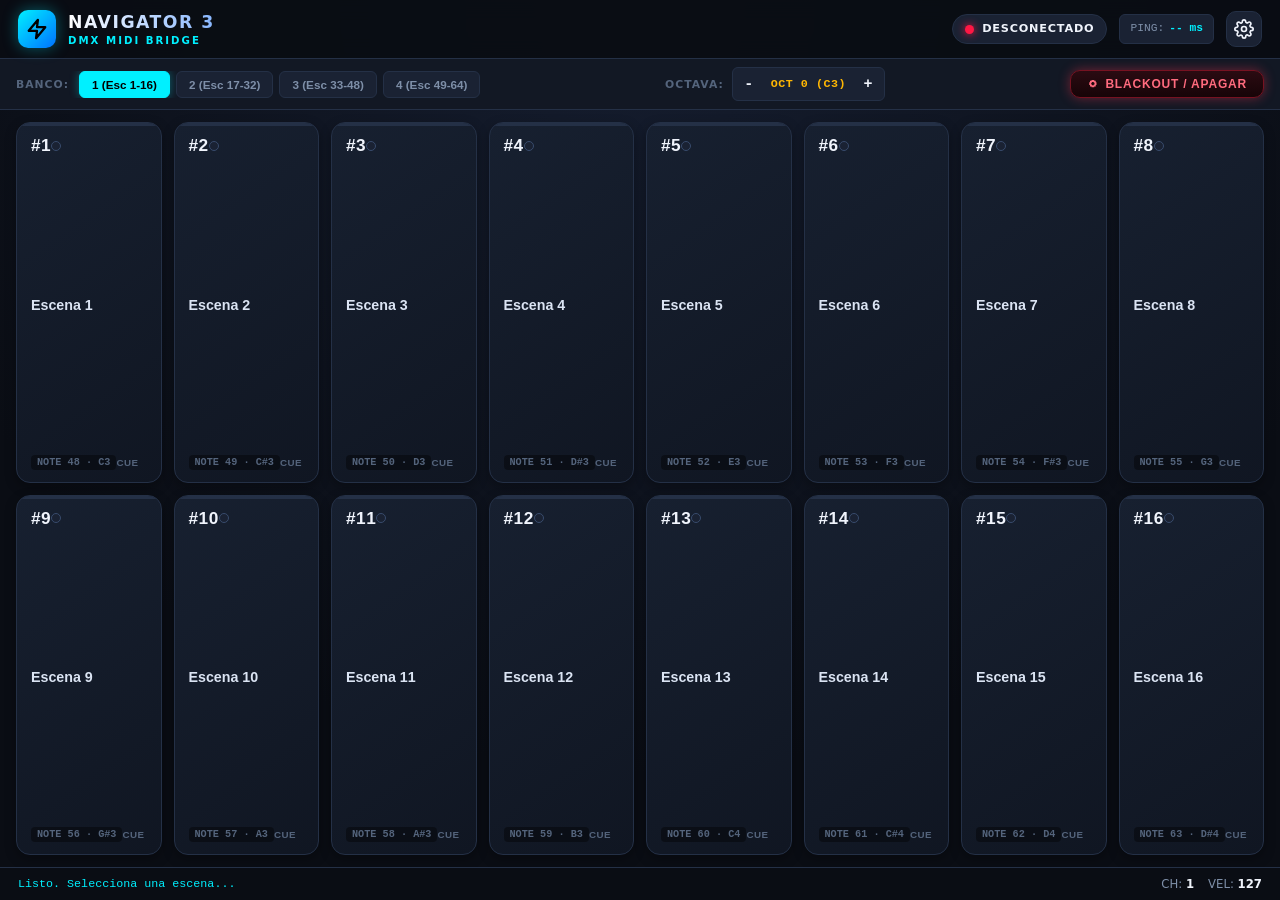
==== web/standalone.html @ 49c962bc "feat: Navigator 3 ESP32 MIDI controller working prototype with ultra-low latency WebSocket & respons" ====
<!DOCTYPE html>
<html lang="es">
<head>
  <meta charset="UTF-8">
  <meta name="viewport" content="width=device-width, initial-scale=1.0, maximum-scale=1.0, user-scalable=no">
  <meta name="theme-color" content="#0a0c10">
  <meta name="apple-mobile-web-app-capable" content="yes">
  <meta name="apple-mobile-web-app-status-bar-style" content="black-translucent">
  <title>Navigator 3 | MIDI DMX Control</title>
  <style>
/* =========================================================
   NAVIGATOR 3 MIDI CONTROLLER - FOH DARK THEME STYLES
   ========================================================= */

:root {
  --bg-primary: #0a0d14;
  --bg-secondary: #121824;
  --bg-surface: #1a2233;
  --bg-surface-hover: #242f46;
  --bg-pad: #151d2a;
  --bg-pad-active: #00e5ff;
  
  --border-subtle: #243046;
  --border-bright: #384b6c;

  --text-main: #f0f4fc;
  --text-muted: #7e8fa8;
  --text-dim: #54647c;

  --accent-cyan: #00f0ff;
  --accent-cyan-glow: rgba(0, 240, 255, 0.35);
  
  --accent-amber: #ffb703;
  --accent-amber-glow: rgba(255, 183, 3, 0.35);

  --accent-magenta: #ff007f;
  --accent-magenta-glow: rgba(255, 0, 127, 0.45);

  --accent-red: #ff334b;
  --accent-red-glow: rgba(255, 51, 75, 0.4);

  --status-online: #00e676;
  --status-offline: #ff1744;

  --font-sans: system-ui, -apple-system, BlinkMacSystemFont, "Segoe UI", Roboto, Oxygen, Ubuntu, Cantarell, sans-serif;
  --font-mono: ui-monospace, SFMono-Regular, Menlo, Monaco, Consolas, "Liberation Mono", monospace;

  --radius-sm: 6px;
  --radius-md: 10px;
  --radius-lg: 14px;
}

* {
  box-sizing: border-box;
  margin: 0;
  padding: 0;
  user-select: none;
  -webkit-user-select: none;
  -webkit-touch-callout: none;
  touch-action: manipulation;
}

html, body {
  width: 100%;
  height: 100%;
  overflow: hidden;
  background-color: var(--bg-primary);
  color: var(--text-main);
  font-family: var(--font-sans);
  font-size: 15px;
  line-height: 1.4;
}

.app-container {
  display: flex;
  flex-direction: column;
  height: 100dvh;
  width: 100vw;
  max-width: 100%;
  background: radial-gradient(circle at 50% 0%, #151d2f 0%, var(--bg-primary) 70%);
}

/* =========================================================
   HEADER
   ========================================================= */
.app-header {
  display: flex;
  justify-content: space-between;
  align-items: center;
  padding: 10px 18px;
  background-color: rgba(10, 13, 20, 0.95);
  border-bottom: 1px solid var(--border-subtle);
  backdrop-filter: blur(10px);
  z-index: 10;
  flex-shrink: 0;
}

.brand {
  display: flex;
  align-items: center;
  gap: 12px;
}

.brand-icon {
  display: flex;
  align-items: center;
  justify-content: center;
  width: 38px;
  height: 38px;
  border-radius: var(--radius-md);
  background: linear-gradient(135deg, #00f0ff 0%, #0072ff 100%);
  color: #000;
  box-shadow: 0 0 15px var(--accent-cyan-glow);
}

.brand-text {
  display: flex;
  flex-direction: column;
}

.brand-title {
  font-weight: 800;
  font-size: 1.15rem;
  letter-spacing: 1.5px;
  background: linear-gradient(90deg, #ffffff, #88b7ff);
  -webkit-background-clip: text;
  -webkit-text-fill-color: transparent;
}

.brand-subtitle {
  font-size: 0.68rem;
  letter-spacing: 2px;
  font-weight: 600;
  color: var(--accent-cyan);
}

.status-bar {
  display: flex;
  align-items: center;
  gap: 12px;
}

.status-badge {
  display: flex;
  align-items: center;
  gap: 8px;
  padding: 6px 12px;
  background-color: var(--bg-surface);
  border: 1px solid var(--border-subtle);
  border-radius: 20px;
  font-size: 0.75rem;
  font-weight: 700;
  letter-spacing: 0.8px;
}

.status-dot {
  width: 9px;
  height: 9px;
  border-radius: 50%;
  background-color: var(--status-offline);
  box-shadow: 0 0 8px var(--status-offline);
  transition: all 0.3s ease;
}

.status-badge.connected .status-dot {
  background-color: var(--status-online);
  box-shadow: 0 0 10px var(--status-online);
}

.status-badge.simulated .status-dot {
  background-color: var(--accent-amber);
  box-shadow: 0 0 8px var(--accent-amber);
}

.latency-badge {
  display: flex;
  align-items: center;
  gap: 5px;
  font-family: var(--font-mono);
  font-size: 0.75rem;
  color: var(--text-muted);
  background-color: var(--bg-surface);
  padding: 6px 10px;
  border-radius: var(--radius-sm);
  border: 1px solid var(--border-subtle);
}

.latency-value {
  color: var(--accent-cyan);
  font-weight: 700;
}

.icon-btn {
  background: var(--bg-surface);
  border: 1px solid var(--border-subtle);
  color: var(--text-main);
  width: 36px;
  height: 36px;
  border-radius: var(--radius-md);
  display: flex;
  align-items: center;
  justify-content: center;
  cursor: pointer;
  transition: all 0.2s ease;
}

.icon-btn:hover {
  background: var(--bg-surface-hover);
  border-color: var(--border-bright);
}

.icon-btn:active {
  transform: scale(0.94);
}

/* =========================================================
   TOOLBAR & BANK SELECTOR
   ========================================================= */
.toolbar {
  display: flex;
  justify-content: space-between;
  align-items: center;
  padding: 8px 16px;
  background-color: var(--bg-secondary);
  border-bottom: 1px solid var(--border-subtle);
  flex-shrink: 0;
  gap: 12px;
}

.bank-selector {
  display: flex;
  align-items: center;
  gap: 10px;
  overflow-x: auto;
}

.toolbar-label {
  font-size: 0.72rem;
  font-weight: 800;
  letter-spacing: 1px;
  color: var(--text-dim);
}

.bank-buttons {
  display: flex;
  gap: 6px;
}

.bank-btn {
  background: var(--bg-surface);
  border: 1px solid var(--border-subtle);
  color: var(--text-muted);
  padding: 6px 12px;
  border-radius: var(--radius-sm);
  font-size: 0.78rem;
  font-weight: 600;
  cursor: pointer;
  transition: all 0.15s ease;
}

.bank-btn:hover {
  color: var(--text-main);
  border-color: var(--border-bright);
}

.bank-btn.active {
  background: var(--accent-cyan);
  border-color: var(--accent-cyan);
  color: #000;
  font-weight: 800;
  box-shadow: 0 0 10px var(--accent-cyan-glow);
}

/* Octave Selector */
.octave-selector {
  display: flex;
  align-items: center;
  gap: 8px;
}

.octave-group {
  display: flex;
  align-items: center;
  background: var(--bg-surface);
  border: 1px solid var(--border-subtle);
  border-radius: var(--radius-sm);
  padding: 2px;
}

.octave-btn {
  background: transparent;
  border: none;
  color: var(--text-main);
  font-family: var(--font-mono);
  font-weight: 800;
  font-size: 1rem;
  width: 28px;
  height: 28px;
  border-radius: 4px;
  display: flex;
  align-items: center;
  justify-content: center;
  cursor: pointer;
  transition: all 0.15s ease;
}

.octave-btn:hover {
  background: var(--bg-surface-hover);
  color: var(--accent-amber);
}

.octave-btn:active {
  transform: scale(0.92);
}

.octave-badge {
  font-family: var(--font-mono);
  font-size: 0.78rem;
  font-weight: 700;
  color: var(--accent-amber);
  padding: 0 8px;
  white-space: nowrap;
  letter-spacing: 0.5px;
}

.quick-actions {
  display: flex;
  gap: 8px;
}

.btn-blackout {
  background: linear-gradient(180deg, #2b0b12 0%, #170407 100%);
  border: 1px solid #771221;
  color: #ff6b7e;
  padding: 6px 16px;
  border-radius: var(--radius-md);
  font-size: 0.8rem;
  font-weight: 800;
  letter-spacing: 0.8px;
  display: flex;
  align-items: center;
  gap: 6px;
  cursor: pointer;
  box-shadow: 0 0 12px var(--accent-red-glow);
  transition: all 0.15s ease;
}

.btn-blackout:active {
  transform: scale(0.95);
  background: #ff1744;
  color: #fff;
}

/* =========================================================
   MATRIX 16-PAD GRID
   ========================================================= */
.matrix-container {
  flex: 1;
  padding: 12px 16px;
  overflow: hidden;
  display: flex;
}

.matrix-grid {
  display: grid;
  grid-template-columns: repeat(4, 1fr);
  grid-template-rows: repeat(4, 1fr);
  gap: 12px;
  width: 100%;
  height: 100%;
}

/* Pad Card Styling */
.pad-btn {
  position: relative;
  background: linear-gradient(145deg, #172030 0%, #101622 100%);
  border: 1px solid var(--border-subtle);
  border-radius: var(--radius-lg);
  display: flex;
  flex-direction: column;
  justify-content: space-between;
  padding: 12px 14px;
  cursor: pointer;
  transition: transform 0.08s ease, box-shadow 0.12s ease, border-color 0.12s ease, background 0.12s ease;
  overflow: hidden;
  box-shadow: 0 4px 12px rgba(0,0,0,0.3);
}

.pad-btn::before {
  content: "";
  position: absolute;
  top: 0;
  left: 0;
  right: 0;
  height: 3px;
  background: var(--border-subtle);
  transition: all 0.2s ease;
}

.pad-top {
  display: flex;
  justify-content: space-between;
  align-items: center;
}

.pad-index {
  font-size: 1.15rem;
  font-weight: 900;
  color: var(--text-main);
  letter-spacing: 0.5px;
}

.pad-led {
  width: 10px;
  height: 10px;
  border-radius: 50%;
  background-color: var(--bg-surface);
  border: 1px solid var(--border-bright);
  transition: all 0.15s ease;
}

.pad-center {
  display: flex;
  flex-direction: column;
  justify-content: center;
  align-items: flex-start;
  margin: 4px 0;
}

.pad-title {
  font-size: 0.95rem;
  font-weight: 700;
  color: #dbe4f3;
  line-height: 1.2;
}

.pad-bottom {
  display: flex;
  justify-content: space-between;
  align-items: center;
}

.pad-midi-badge {
  font-family: var(--font-mono);
  font-size: 0.68rem;
  font-weight: 700;
  color: var(--text-dim);
  background: rgba(0, 0, 0, 0.4);
  padding: 2px 6px;
  border-radius: 4px;
}

.pad-indicator {
  font-size: 0.65rem;
  font-weight: 800;
  letter-spacing: 0.5px;
  color: var(--text-dim);
}

/* Hover & Active / Trigger States */
.pad-btn:hover {
  border-color: var(--border-bright);
  background: linear-gradient(145deg, #1c273a 0%, #131b2a 100%);
}

.pad-btn:active, .pad-btn.touch-active {
  transform: scale(0.96);
  border-color: var(--accent-cyan);
  box-shadow: 0 0 20px var(--accent-cyan-glow);
  background: #00364d;
}

.pad-btn.touch-active .pad-led {
  background-color: var(--accent-cyan);
  box-shadow: 0 0 12px var(--accent-cyan);
}

.pad-btn.is-active-scene {
  border-color: var(--accent-cyan);
  background: linear-gradient(145deg, #0e2938 0%, #071922 100%);
  box-shadow: 0 0 15px rgba(0, 240, 255, 0.25);
}

.pad-btn.is-active-scene::before {
  background: var(--accent-cyan);
  box-shadow: 0 0 8px var(--accent-cyan);
}

.pad-btn.is-active-scene .pad-led {
  background-color: var(--accent-cyan);
  box-shadow: 0 0 10px var(--accent-cyan);
}

.pad-btn.is-active-scene .pad-title {
  color: #fff;
  text-shadow: 0 0 10px rgba(0, 240, 255, 0.5);
}

.pad-btn.is-active-scene .pad-midi-badge {
  color: var(--accent-cyan);
  border: 1px solid rgba(0, 240, 255, 0.3);
}

/* Accent Color Variations for Banks */
.pad-btn[data-accent="magenta"].is-active-scene {
  border-color: var(--accent-magenta);
  box-shadow: 0 0 15px var(--accent-magenta-glow);
}
.pad-btn[data-accent="magenta"].is-active-scene::before,
.pad-btn[data-accent="magenta"].is-active-scene .pad-led {
  background-color: var(--accent-magenta);
  box-shadow: 0 0 10px var(--accent-magenta);
}

/* =========================================================
   FOOTER
   ========================================================= */
.app-footer {
  display: flex;
  justify-content: space-between;
  align-items: center;
  padding: 8px 18px;
  background-color: var(--bg-primary);
  border-top: 1px solid var(--border-subtle);
  font-size: 0.78rem;
  color: var(--text-muted);
  flex-shrink: 0;
}

.last-action {
  font-family: var(--font-mono);
  color: var(--accent-cyan);
}

.midi-meta {
  display: flex;
  gap: 14px;
}

.midi-meta span strong {
  color: var(--text-main);
}

/* =========================================================
   MODAL / SETTINGS DIALOG
   ========================================================= */
.modal-dialog {
  margin: auto;
  border: none;
  background: transparent;
  padding: 0;
  max-width: 480px;
  width: 90vw;
}

.modal-dialog::backdrop {
  background: rgba(0, 0, 0, 0.75);
  backdrop-filter: blur(6px);
}

.modal-content {
  background: var(--bg-secondary);
  border: 1px solid var(--border-bright);
  border-radius: var(--radius-lg);
  padding: 24px;
  color: var(--text-main);
  box-shadow: 0 20px 50px rgba(0, 0, 0, 0.8);
}

.modal-header {
  display: flex;
  justify-content: space-between;
  align-items: center;
  margin-bottom: 20px;
}

.modal-header h2 {
  font-size: 1.15rem;
  font-weight: 700;
}

.modal-close {
  background: none;
  border: none;
  color: var(--text-muted);
  font-size: 1.5rem;
  cursor: pointer;
  line-height: 1;
}

.modal-body {
  display: flex;
  flex-direction: column;
  gap: 16px;
}

.form-group {
  display: flex;
  flex-direction: column;
  gap: 6px;
}

.form-row {
  display: flex;
  gap: 12px;
}

.form-group.half {
  flex: 1;
}

.form-group label {
  font-size: 0.8rem;
  font-weight: 600;
  color: var(--text-muted);
}

.input-hint {
  font-size: 0.7rem;
  color: var(--text-dim);
  margin-bottom: 4px;
}

.form-group input[type="text"],
.form-group input[type="number"] {
  background: var(--bg-surface);
  border: 1px solid var(--border-subtle);
  border-radius: var(--radius-sm);
  padding: 10px 12px;
  color: var(--text-main);
  font-family: var(--font-mono);
  font-size: 0.9rem;
  outline: none;
}

.form-group input:focus {
  border-color: var(--accent-cyan);
  box-shadow: 0 0 8px var(--accent-cyan-glow);
}

.checkbox-label {
  display: flex;
  align-items: center;
  gap: 10px;
  font-size: 0.82rem;
  color: var(--text-main);
  cursor: pointer;
}

.modal-actions {
  display: flex;
  justify-content: flex-end;
  gap: 10px;
  margin-top: 10px;
}

.btn {
  padding: 10px 18px;
  border-radius: var(--radius-sm);
  font-weight: 700;
  font-size: 0.85rem;
  cursor: pointer;
  border: none;
  transition: all 0.2s ease;
}

.btn-secondary {
  background: var(--bg-surface);
  color: var(--text-muted);
  border: 1px solid var(--border-subtle);
}

.btn-primary {
  background: var(--accent-cyan);
  color: #000;
}

.btn-primary:hover {
  background: #33f3ff;
  box-shadow: 0 0 12px var(--accent-cyan-glow);
}

/* =========================================================
   RESPONSIVE ADAPTATIONS (Landscape vs Portrait Tablets)
   ========================================================= */
@media (max-width: 600px) {
  .matrix-grid {
    grid-template-columns: repeat(2, 1fr);
    grid-template-rows: repeat(8, 1fr);
    gap: 8px;
  }
  .pad-btn {
    padding: 8px 10px;
  }
  .pad-title {
    font-size: 0.82rem;
  }
}

@media (min-width: 1024px) {
  .matrix-grid {
    grid-template-columns: repeat(8, 1fr);
    grid-template-rows: repeat(2, 1fr);
  }
}

</style>
</head>
<body>
  <div class="app-container">
    <!-- Header -->
    <header class="app-header">
      <div class="brand">
        <div class="brand-icon">
          <svg width="22" height="22" viewBox="0 0 24 24" fill="none" stroke="currentColor" stroke-width="2.5" stroke-linecap="round" stroke-linejoin="round">
            <polygon points="13 2 3 14 12 14 11 22 21 10 12 10 13 2"></polygon>
          </svg>
        </div>
        <div class="brand-text">
          <span class="brand-title">NAVIGATOR 3</span>
          <span class="brand-subtitle">DMX MIDI BRIDGE</span>
        </div>
      </div>

      <div class="status-bar">
        <div class="status-badge" id="statusBadge">
          <span class="status-dot"></span>
          <span class="status-text" id="statusText">DESCONECTADO</span>
        </div>
        <div class="latency-badge" id="latencyBadge">
          <span class="latency-label">PING:</span>
          <span class="latency-value" id="latencyVal">-- ms</span>
        </div>
        <button class="icon-btn" id="btnSettings" title="Ajustes">
          <svg width="20" height="20" viewBox="0 0 24 24" fill="none" stroke="currentColor" stroke-width="2" stroke-linecap="round" stroke-linejoin="round">
            <circle cx="12" cy="12" r="3"></circle>
            <path d="M19.4 15a1.65 1.65 0 0 0 .33 1.82l.06.06a2 2 0 0 1 0 2.83 2 2 0 0 1-2.83 0l-.06-.06a1.65 1.65 0 0 0-1.82-.33 1.65 1.65 0 0 0-1 1.51V21a2 2 0 0 1-2 2 2 2 0 0 1-2-2v-.09A1.65 1.65 0 0 0 9 19.4a1.65 1.65 0 0 0-1.82.33l-.06.06a2 2 0 0 1-2.83 0 2 2 0 0 1 0-2.83l.06-.06a1.65 1.65 0 0 0 .33-1.82 1.65 1.65 0 0 0-1.51-1H3a2 2 0 0 1-2-2 2 2 0 0 1 2-2h.09A1.65 1.65 0 0 0 4.6 9a1.65 1.65 0 0 0-.33-1.82l-.06-.06a2 2 0 0 1 0-2.83 2 2 0 0 1 2.83 0l.06.06a1.65 1.65 0 0 0 1.82.33H9a1.65 1.65 0 0 0 1-1.51V3a2 2 0 0 1 2-2 2 2 0 0 1 2 2v.09a1.65 1.65 0 0 0 1 1.51 1.65 1.65 0 0 0 1.82-.33l.06-.06a2 2 0 0 1 2.83 0 2 2 0 0 1 0 2.83l-.06.06a1.65 1.65 0 0 0-.33 1.82V9a1.65 1.65 0 0 0 1.51 1H21a2 2 0 0 1 2 2 2 2 0 0 1-2 2h-.09a1.65 1.65 0 0 0-1.51 1z"></path>
          </svg>
        </button>
      </div>
    </header>

    <!-- Bank / Navigation Toolbar -->
    <div class="toolbar">
      <div class="bank-selector">
        <span class="toolbar-label">BANCO:</span>
        <div class="bank-buttons">
          <button class="bank-btn active" data-bank="1">1 (Esc 1-16)</button>
          <button class="bank-btn" data-bank="2">2 (Esc 17-32)</button>
          <button class="bank-btn" data-bank="3">3 (Esc 33-48)</button>
          <button class="bank-btn" data-bank="4">4 (Esc 49-64)</button>
        </div>
      </div>
      <div class="octave-selector">
        <span class="toolbar-label">OCTAVA:</span>
        <div class="octave-group">
          <button class="octave-btn" id="btnOctaveDown" title="Bajar Octava (-12 semitonos)">-</button>
          <span class="octave-badge" id="octaveDisplay">OCT 0</span>
          <button class="octave-btn" id="btnOctaveUp" title="Subir Octava (+12 semitonos)">+</button>
        </div>
      </div>
      <div class="quick-actions">
        <button class="btn-blackout" id="btnBlackout">
          <span class="bo-icon">⭘</span> BLACKOUT / APAGAR
        </button>
      </div>
    </div>

    <!-- Main Grid Matrix: 16 Tactile Pads -->
    <main class="matrix-container">
      <div class="matrix-grid" id="matrixGrid">
        <!-- 16 pads will be generated dynamically by app.js -->
      </div>
    </main>

    <!-- Activity Log / Info Bar Footer -->
    <footer class="app-footer">
      <div class="last-action" id="lastActionText">Listo. Selecciona una escena...</div>
      <div class="midi-meta">
        <span>CH: <strong id="footerChannel">1</strong></span>
        <span>VEL: <strong>127</strong></span>
      </div>
    </footer>
  </div>

  <!-- Settings Modal -->
  <dialog id="settingsModal" class="modal-dialog">
    <div class="modal-content">
      <div class="modal-header">
        <h2>Ajustes de Conexión y MIDI</h2>
        <button class="modal-close" id="btnCloseSettings">&times;</button>
      </div>
      <div class="modal-body">
        <div class="form-group">
          <label for="inputWsHost">Dirección IP o Host del ESP32:</label>
          <div class="input-hint">Por defecto se conecta al mismo host que sirve la web. Si estás probando desde PC, pon la IP del ESP32 (ej: 192.168.1.150).</div>
          <input type="text" id="inputWsHost" placeholder="ej: 192.168.1.150 o ws://luces.local:81">
        </div>

        <div class="form-row">
          <div class="form-group half">
            <label for="inputMidiChannel">Canal MIDI (1-16):</label>
            <input type="number" id="inputMidiChannel" min="1" max="16" value="1">
          </div>
          <div class="form-group half">
            <label for="inputBaseNote">Nota Base Escena 1:</label>
            <input type="number" id="inputBaseNote" min="0" max="127" value="0">
          </div>
        </div>

        <div class="form-group">
          <label for="inputNoteDuration">Duración pulso Note-On (ms):</label>
          <input type="number" id="inputNoteDuration" min="10" max="500" value="60">
        </div>

        <div class="form-group">
          <label class="checkbox-label">
            <input type="checkbox" id="checkSimMode" checked>
            <span>Modo Simulación / Local (permite probar sin ESP32 conectado)</span>
          </label>
        </div>

        <div class="modal-actions">
          <button class="btn btn-secondary" id="btnResetSettings">Restablecer</button>
          <button class="btn btn-primary" id="btnSaveSettings">Guardar y Conectar</button>
        </div>
      </div>
    </div>
  </dialog>

  <script>
/**
 * NAVIGATOR 3 // DMX MIDI CONTROLLER
 * High-performance, low-latency WebSocket Client for Android & Touchscreens
 */

(function () {
  'use strict';

  // --- Configuration & State ---
  const STORAGE_KEY = 'navigator3_midi_cfg_v1';
  
  const NOTE_NAMES = ['C', 'C#', 'D', 'D#', 'E', 'F', 'F#', 'G', 'G#', 'A', 'A#', 'B'];

  function getMidiNoteName(midiNumber) {
    if (midiNumber < 0 || midiNumber > 127) return '--';
    const name = NOTE_NAMES[midiNumber % 12];
    const oct = Math.floor(midiNumber / 12) - 1; // 60 = C4, 48 = C3, 36 = C2
    return `${name}${oct}`;
  }

  const state = {
    wsHost: window.location.hostname || '192.168.1.150',
    wsPort: '81',
    midiChannel: 1,
    baseNote: 48, // Nota base inicial: 48 (C3) ideal para sintetizadores
    octaveOffset: 0, // Desplazamiento en semitonos (+/- 12 por octava)
    pulseDurationMs: 60,
    simMode: false,
    currentBank: 1,
    activeSceneGlobal: null,
    isConnected: false,
    latencyMs: null,
    pingIntervalId: null,
    ws: null,
    customLabels: {} // { sceneNum: "Custom Name" }
  };

  // Load configuration from localStorage
  function loadConfig() {
    try {
      const saved = localStorage.getItem(STORAGE_KEY);
      if (saved) {
        const parsed = JSON.parse(saved);
        state.wsHost = parsed.wsHost || state.wsHost;
        state.midiChannel = parsed.midiChannel || 1;
        state.baseNote = parsed.baseNote !== undefined ? parsed.baseNote : 48;
        state.octaveOffset = parsed.octaveOffset !== undefined ? parsed.octaveOffset : 0;
        state.pulseDurationMs = parsed.pulseDurationMs || 60;
        state.simMode = parsed.simMode !== undefined ? parsed.simMode : false;
        state.customLabels = parsed.customLabels || {};
      }
    } catch (e) {
      console.warn('Error loading localStorage config', e);
    }
  }

  function saveConfig() {
    try {
      localStorage.setItem(STORAGE_KEY, JSON.stringify({
        wsHost: state.wsHost,
        midiChannel: state.midiChannel,
        baseNote: state.baseNote,
        octaveOffset: state.octaveOffset,
        pulseDurationMs: state.pulseDurationMs,
        simMode: state.simMode,
        customLabels: state.customLabels
      }));
    } catch (e) {
      console.warn('Error saving config', e);
    }
  }

  // --- DOM Elements ---
  const el = {
    statusBadge: document.getElementById('statusBadge'),
    statusText: document.getElementById('statusText'),
    latencyVal: document.getElementById('latencyVal'),
    matrixGrid: document.getElementById('matrixGrid'),
    btnBlackout: document.getElementById('btnBlackout'),
    btnSettings: document.getElementById('btnSettings'),
    lastActionText: document.getElementById('lastActionText'),
    footerChannel: document.getElementById('footerChannel'),
    bankButtons: document.querySelectorAll('.bank-btn'),
    // Octave controls
    btnOctaveDown: document.getElementById('btnOctaveDown'),
    btnOctaveUp: document.getElementById('btnOctaveUp'),
    octaveDisplay: document.getElementById('octaveDisplay'),
    // Modal
    settingsModal: document.getElementById('settingsModal'),
    btnCloseSettings: document.getElementById('btnCloseSettings'),
    btnSaveSettings: document.getElementById('btnSaveSettings'),
    btnResetSettings: document.getElementById('btnResetSettings'),
    inputWsHost: document.getElementById('inputWsHost'),
    inputMidiChannel: document.getElementById('inputMidiChannel'),
    inputBaseNote: document.getElementById('inputBaseNote'),
    inputNoteDuration: document.getElementById('inputNoteDuration'),
    checkSimMode: document.getElementById('checkSimMode')
  };

  function updateOctaveDisplay() {
    if (!el.octaveDisplay) return;
    const octShift = Math.round(state.octaveOffset / 12);
    const sign = octShift > 0 ? `+${octShift}` : `${octShift}`;
    const baseSample = Math.min(127, Math.max(0, state.baseNote + state.octaveOffset));
    el.octaveDisplay.textContent = `OCT ${sign} (${getMidiNoteName(baseSample)})`;
  }

  // --- UI Rendering ---
  function renderMatrix() {
    el.matrixGrid.innerHTML = '';
    const bankOffset = (state.currentBank - 1) * 16;
    const accentColor = state.currentBank % 2 === 0 ? 'magenta' : 'cyan';

    for (let i = 1; i <= 16; i++) {
      const sceneNumber = bankOffset + i;
      const rawNote = state.baseNote + (sceneNumber - 1) + state.octaveOffset;
      const midiNote = Math.min(127, Math.max(0, rawNote));
      const noteName = getMidiNoteName(midiNote);
      const isCurrentActive = state.activeSceneGlobal === sceneNumber;
      const customTitle = state.customLabels[sceneNumber] || `Escena ${sceneNumber}`;

      const pad = document.createElement('button');
      pad.className = `pad-btn ${isCurrentActive ? 'is-active-scene' : ''}`;
      pad.dataset.scene = sceneNumber;
      pad.dataset.note = midiNote;
      pad.dataset.accent = accentColor;
      pad.setAttribute('role', 'button');
      pad.setAttribute('aria-label', `Disparar ${customTitle}`);

      pad.innerHTML = `
        <div class="pad-top">
          <span class="pad-index">#${sceneNumber}</span>
          <span class="pad-led"></span>
        </div>
        <div class="pad-center">
          <span class="pad-title">${customTitle}</span>
        </div>
        <div class="pad-bottom">
          <span class="pad-midi-badge">NOTE ${midiNote} · ${noteName}</span>
          <span class="pad-indicator">${isCurrentActive ? 'ON AIR' : 'CUE'}</span>
        </div>
      `;

      // Touch and Click Event binding
      const handleTrigger = (ev) => {
        ev.preventDefault();
        triggerPad(sceneNumber, midiNote, pad);
      };

      pad.addEventListener('touchstart', handleTrigger, { passive: false });
      pad.addEventListener('mousedown', handleTrigger);

      el.matrixGrid.appendChild(pad);
    }
  }

  function updateFooter() {
    el.footerChannel.textContent = state.midiChannel;
  }

  function updateStatus(status, text) {
    el.statusBadge.className = `status-badge ${status}`;
    el.statusText.textContent = text;
  }

  // --- MIDI & Trigger Logic (Zero-Lag Ultra-Fast Path) ---
  function sendBinaryMidi(status, note, velocity, duration) {
    if (state.simMode) {
      console.log('%c[SIM MIDI BINARY]', 'color: #00f0ff;', { status: status.toString(16), note, velocity });
      return;
    }
    if (state.ws && state.ws.readyState === WebSocket.OPEN) {
      const buf = new Uint8Array([status & 0xFF, note & 0x7F, velocity & 0x7F, Math.min(255, duration || 80)]);
      state.ws.send(buf.buffer);
    }
  }

  function triggerPad(sceneNumber, midiNote, padElement) {
    // 1. DISPATCH PACKET FIRST OVER THE AIR (Immediate, < 1ms)
    const statusByte = 0x90 | ((state.midiChannel - 1) & 0x0F);
    sendBinaryMidi(statusByte, midiNote, 127, state.pulseDurationMs);

    // 2. Micro-vibration (haptic)
    if (navigator.vibrate) navigator.vibrate(20);

    // 3. Ultra-fast local visual feedback without touching the whole DOM
    if (padElement) {
      padElement.classList.add('touch-active');
      setTimeout(() => padElement.classList.remove('touch-active'), 100);
    }

    // 4. Update ON AIR / active state in-place (no innerHTML rebuild!)
    if (state.activeSceneGlobal !== sceneNumber) {
      state.activeSceneGlobal = sceneNumber;
      const allPads = el.matrixGrid.querySelectorAll('.pad-button');
      allPads.forEach(p => {
        p.classList.remove('active');
        const ind = p.querySelector('.pad-indicator');
        if (ind) ind.textContent = 'CUE';
      });
      if (padElement) {
        padElement.classList.add('active');
        const curInd = padElement.querySelector('.pad-indicator');
        if (curInd) curInd.textContent = 'ON AIR';
      }
    }

    // 5. Update footer text
    const timeStr = new Date().toLocaleTimeString();
    el.lastActionText.innerHTML = `[${timeStr}] <strong>Escena ${sceneNumber}</strong> (Nota MIDI ${midiNote}, Canal ${state.midiChannel})`;
  }

  function triggerBlackout() {
    if (navigator.vibrate) navigator.vibrate([40, 30, 40]);
    state.activeSceneGlobal = null;
    const allPads = el.matrixGrid.querySelectorAll('.pad-button');
    allPads.forEach(p => {
      p.classList.remove('active');
      const ind = p.querySelector('.pad-indicator');
      if (ind) ind.textContent = 'CUE';
    });

    const timeStr = new Date().toLocaleTimeString();
    el.lastActionText.innerHTML = `[${timeStr}] <strong style="color:#ff334b">BLACKOUT / PANIC ENVIADO</strong>`;

    sendBinaryMidi(0x80 | ((state.midiChannel - 1) & 0x0F), 0, 0, 80);
    sendWebSocket({ type: 'blackout', channel: state.midiChannel });
  }

  // --- WebSocket Manager ---
  function sendWebSocket(dataObj) {
    if (state.simMode) {
      console.log('%c[SIMULATOR MIDI TX]', 'color: #00f0ff; font-weight: bold;', dataObj);
      return;
    }

    if (state.ws && state.ws.readyState === WebSocket.OPEN) {
      state.ws.send(JSON.stringify(dataObj));
    } else {
      console.warn('WebSocket no conectado, mensaje no enviado:', dataObj);
    }
  }

  function connectWebSocket() {
    if (state.simMode) {
      updateStatus('simulated', 'MODO SIMULACIÓN');
      el.latencyVal.textContent = '<1 ms';
      return;
    }

    if (state.ws) {
      try {
        state.ws.close();
      } catch (e) {}
    }

    updateStatus('connecting', 'CONECTANDO...');

    // Determine WS URL
    let wsUrl = state.wsHost;
    if (!wsUrl.startsWith('ws://') && !wsUrl.startsWith('wss://')) {
      wsUrl = `ws://${wsUrl}:${state.wsPort}/ws`;
    }

    try {
      state.ws = new WebSocket(wsUrl);
    } catch (err) {
      console.error('Error instantiating WebSocket:', err);
      updateStatus('offline', 'ERROR URL');
      scheduleReconnect();
      return;
    }

    state.ws.onopen = () => {
      state.ws.binaryType = 'arraybuffer';
      console.log('[WS] Conectado exitosamente con ESP32:', wsUrl);
      state.isConnected = true;
      updateStatus('connected', 'EN LÍNEA');
      startPingRoutine();
    };

    state.ws.onmessage = (event) => {
      try {
        const msg = JSON.parse(event.data);
        if (msg.type === 'pong') {
          const rtt = state.lastPingTime ? Math.max(1, Math.round(performance.now() - state.lastPingTime)) : 2;
          state.latencyMs = rtt;
          el.latencyVal.textContent = `${rtt} ms`;
        } else if (msg.type === 'ack_scene') {
          // Hardware confirmation
          console.log('[ESP32 ACK]', msg);
        }
      } catch (e) {
        // Raw text message
      }
    };

    state.ws.onclose = () => {
      state.isConnected = false;
      stopPingRoutine();
      updateStatus('offline', 'DESCONECTADO');
      el.latencyVal.textContent = '-- ms';
      scheduleReconnect();
    };

    state.ws.onerror = (e) => {
      console.warn('[WS] Error de comunicación', e);
      state.ws.close();
    };
  }

  let reconnectTimeout = null;
  function scheduleReconnect() {
    if (state.simMode) return;
    if (reconnectTimeout) clearTimeout(reconnectTimeout);
    reconnectTimeout = setTimeout(() => {
      console.log('[WS] Intentando reconectar...');
      connectWebSocket();
    }, 3000);
  }

  function startPingRoutine() {
    stopPingRoutine();
    state.pingIntervalId = setInterval(() => {
      if (state.ws && state.ws.readyState === WebSocket.OPEN) {
        state.lastPingTime = performance.now();
        state.ws.send(JSON.stringify({ type: 'ping', t: 1 }));
      }
    }, 2000);
  }

  function stopPingRoutine() {
    if (state.pingIntervalId) {
      clearInterval(state.pingIntervalId);
      state.pingIntervalId = null;
    }
  }

  // --- Event Listeners & UI Handlers ---
  function setupEventListeners() {
    // Bank switching
    el.bankButtons.forEach((btn) => {
      btn.addEventListener('click', () => {
        el.bankButtons.forEach((b) => b.classList.remove('active'));
        btn.classList.add('active');
        state.currentBank = parseInt(btn.dataset.bank, 10);
        renderMatrix();
      });
    });

    // Octave Transposition
    if (el.btnOctaveDown) {
      el.btnOctaveDown.addEventListener('click', () => {
        if (state.baseNote + state.octaveOffset - 12 >= 0) {
          state.octaveOffset -= 12;
        } else {
          state.octaveOffset = -state.baseNote;
        }
        updateOctaveDisplay();
        renderMatrix();
        saveConfig();
        const baseSample = Math.min(127, Math.max(0, state.baseNote + state.octaveOffset));
        el.lastActionText.innerHTML = `Octava cambiada a <strong>${el.octaveDisplay.textContent}</strong>`;
      });
    }

    if (el.btnOctaveUp) {
      el.btnOctaveUp.addEventListener('click', () => {
        if (state.baseNote + state.octaveOffset + 12 <= 112) {
          state.octaveOffset += 12;
        }
        updateOctaveDisplay();
        renderMatrix();
        saveConfig();
        const baseSample = Math.min(127, Math.max(0, state.baseNote + state.octaveOffset));
        el.lastActionText.innerHTML = `Octava cambiada a <strong>${el.octaveDisplay.textContent}</strong>`;
      });
    }

    // Blackout button
    el.btnBlackout.addEventListener('click', triggerBlackout);

    // Settings Modal
    el.btnSettings.addEventListener('click', () => {
      el.inputWsHost.value = state.wsHost;
      el.inputMidiChannel.value = state.midiChannel;
      el.inputBaseNote.value = state.baseNote;
      el.inputNoteDuration.value = state.pulseDurationMs;
      el.checkSimMode.checked = state.simMode;
      el.settingsModal.showModal();
    });

    el.btnCloseSettings.addEventListener('click', () => {
      el.settingsModal.close();
    });

    el.btnSaveSettings.addEventListener('click', () => {
      state.wsHost = el.inputWsHost.value.trim() || '192.168.1.150';
      state.midiChannel = parseInt(el.inputMidiChannel.value, 10) || 1;
      state.baseNote = parseInt(el.inputBaseNote.value, 10) || 0;
      state.pulseDurationMs = parseInt(el.inputNoteDuration.value, 10) || 60;
      state.simMode = el.checkSimMode.checked;

      saveConfig();
      updateFooter();
      renderMatrix();
      el.settingsModal.close();

      connectWebSocket();
    });

    el.btnResetSettings.addEventListener('click', () => {
      localStorage.removeItem(STORAGE_KEY);
      loadConfig();
      el.inputWsHost.value = state.wsHost;
      el.inputMidiChannel.value = 1;
      el.inputBaseNote.value = 0;
      el.inputNoteDuration.value = 60;
      el.checkSimMode.checked = false;
    });

    // Close modal on outside click
    el.settingsModal.addEventListener('click', (e) => {
      const rect = el.settingsModal.getBoundingClientRect();
      const isInDialog = (rect.top <= e.clientY && e.clientY <= rect.top + rect.height
        && rect.left <= e.clientX && e.clientX <= rect.left + rect.width);
      if (!isInDialog) {
        el.settingsModal.close();
      }
    });
  }

  // --- App Initialization ---
  function init() {
    loadConfig();
    updateFooter();
    updateOctaveDisplay();
    renderMatrix();
    setupEventListeners();
    connectWebSocket();
  }

  // Run on DOM ready
  if (document.readyState === 'loading') {
    document.addEventListener('DOMContentLoaded', init);
  } else {
    init();
  }
})();

</script>
</body>
</html>
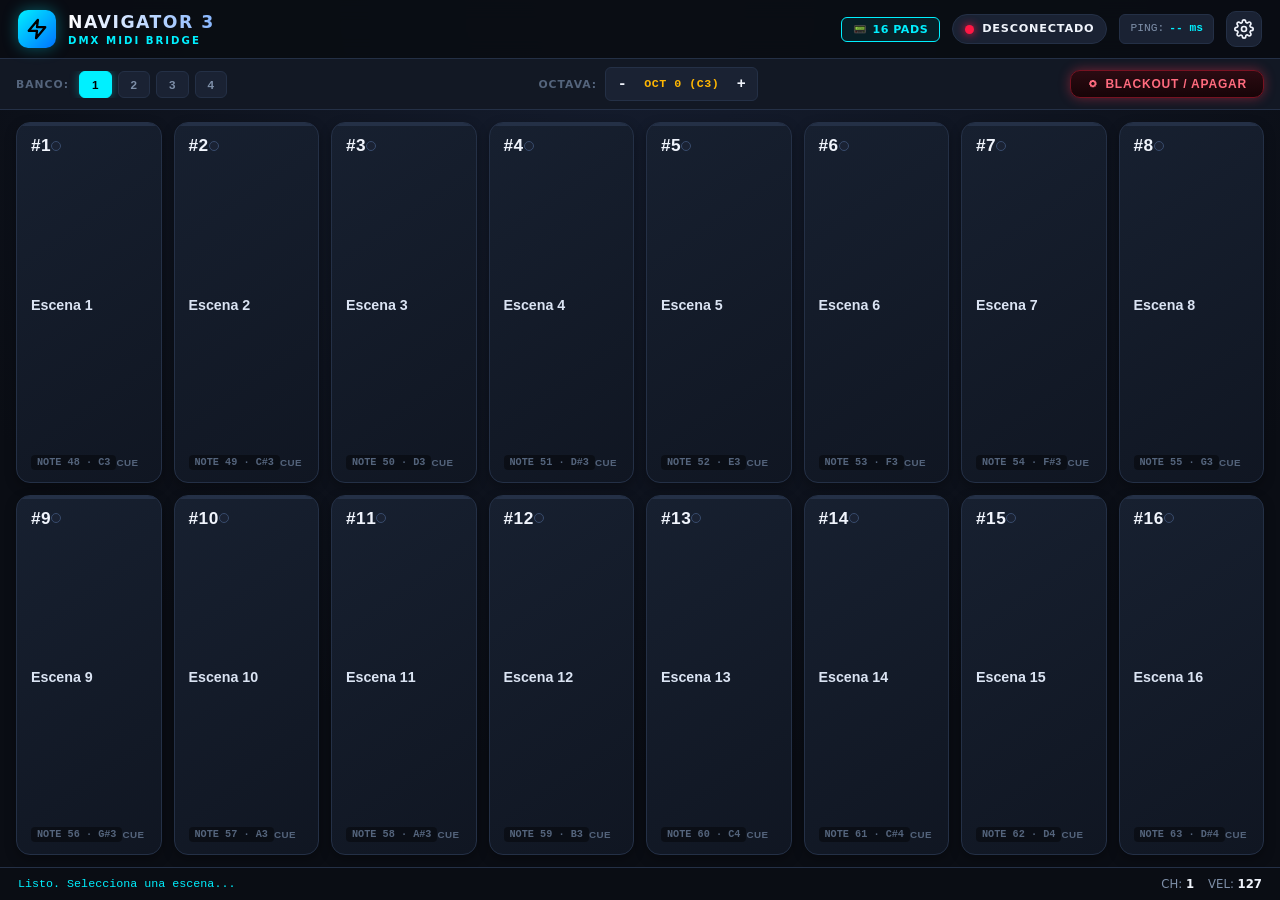
==== commit 92991bb6: "feat(ui): add 8-Pad MPC Sampler mode for iPhone with subpage navigation and mobile landscape optimiz" ====
--- a/web/standalone.html
+++ b/web/standalone.html
@@ -271,6 +271,96 @@
   box-shadow: 0 0 10px var(--accent-cyan-glow);
 }
 
+/* View Mode Selector Button */
+.view-mode-btn {
+  display: inline-flex;
+  align-items: center;
+  gap: 5px;
+  background: rgba(0, 240, 255, 0.08);
+  border: 1px solid var(--accent-cyan);
+  color: var(--accent-cyan);
+  padding: 5px 11px;
+  border-radius: var(--radius-sm);
+  font-family: var(--font-sans);
+  font-size: 0.74rem;
+  font-weight: 800;
+  cursor: pointer;
+  letter-spacing: 0.5px;
+  transition: all 0.15s ease;
+}
+
+.view-mode-btn:hover {
+  background: var(--accent-cyan);
+  color: #000;
+  box-shadow: 0 0 12px var(--accent-cyan-glow);
+}
+
+.view-mode-btn:active {
+  transform: scale(0.94);
+}
+
+/* Subpage Selector (Pads 1-8 / 9-16) */
+.subpage-selector {
+  display: flex;
+  align-items: center;
+  gap: 6px;
+}
+
+.subpage-buttons {
+  display: flex;
+  gap: 4px;
+}
+
+.subpage-btn {
+  background: var(--bg-surface);
+  border: 1px solid var(--border-subtle);
+  color: var(--text-muted);
+  padding: 6px 12px;
+  border-radius: var(--radius-sm);
+  font-size: 0.78rem;
+  font-weight: 700;
+  cursor: pointer;
+  transition: all 0.15s ease;
+}
+
+.subpage-btn:hover {
+  color: var(--text-main);
+  border-color: var(--border-bright);
+}
+
+.subpage-btn.active {
+  background: linear-gradient(135deg, #00f0ff 0%, #00b4d8 100%);
+  border-color: var(--accent-cyan);
+  color: #000;
+  font-weight: 800;
+  box-shadow: 0 0 10px var(--accent-cyan-glow);
+}
+
+/* 8-Pad MPC Sampler Mode Grid */
+.matrix-grid.mode-8-pads {
+  grid-template-columns: repeat(4, 1fr) !important;
+  grid-template-rows: repeat(2, 1fr) !important;
+  gap: 12px;
+}
+
+.matrix-grid.mode-8-pads .pad-btn {
+  padding: 12px 14px;
+}
+
+.matrix-grid.mode-8-pads .pad-index {
+  font-size: 1.35rem;
+}
+
+.matrix-grid.mode-8-pads .pad-title {
+  font-size: 1.05rem;
+  margin: 4px 0;
+}
+
+.matrix-grid.mode-8-pads .pad-led {
+  width: 12px;
+  height: 12px;
+}
+
 /* Octave Selector */
 .octave-selector {
   display: flex;
@@ -681,14 +771,101 @@
 }
 
 /* =========================================================
-   RESPONSIVE ADAPTATIONS (Landscape vs Portrait Tablets)
+   RESPONSIVE ADAPTATIONS (Landscape vs Portrait Tablets & Phones)
    ========================================================= */
-@media (max-width: 600px) {
+
+/* Mobile Landscape (e.g. iPhone 13 landscape - max-height: 480px) */
+@media (max-height: 480px) {
+  .app-container {
+    padding: 4px 10px;
+    gap: 4px;
+  }
+  .app-header {
+    padding: 4px 8px;
+    min-height: 38px;
+    margin-bottom: 2px;
+  }
+  .brand-icon {
+    width: 24px;
+    height: 24px;
+  }
+  .brand-title {
+    font-size: 0.95rem;
+  }
+  .brand-subtitle {
+    display: none;
+  }
+  .status-badge {
+    padding: 3px 8px;
+    font-size: 0.72rem;
+  }
+  .latency-badge {
+    padding: 3px 8px;
+    font-size: 0.72rem;
+  }
+  .view-mode-btn {
+    padding: 3px 8px;
+    font-size: 0.7rem;
+  }
+  .toolbar {
+    padding: 4px 8px;
+    margin-bottom: 4px;
+    gap: 8px;
+  }
+  .toolbar-label {
+    display: none;
+  }
+  .bank-btn, .subpage-btn {
+    padding: 4px 8px;
+    font-size: 0.74rem;
+  }
+  .octave-btn {
+    width: 24px;
+    height: 24px;
+    font-size: 0.85rem;
+  }
+  .octave-badge {
+    font-size: 0.72rem;
+    padding: 0 4px;
+  }
+  .btn-blackout {
+    padding: 4px 10px;
+    font-size: 0.72rem;
+  }
+  .matrix-container {
+    padding: 2px 4px;
+  }
+  .matrix-grid {
+    gap: 6px;
+  }
+  .matrix-grid.mode-8-pads .pad-btn {
+    padding: 8px 12px;
+  }
+  .matrix-grid.mode-8-pads .pad-index {
+    font-size: 1.15rem;
+  }
+  .matrix-grid.mode-8-pads .pad-title {
+    font-size: 0.92rem;
+    margin: 2px 0;
+  }
+  .app-footer {
+    padding: 3px 12px;
+    min-height: 26px;
+    font-size: 0.72rem;
+  }
+}
+
+/* Mobile Portrait (max-width: 600px and portrait) */
+@media (max-width: 600px) and (orientation: portrait) {
   .matrix-grid {
     grid-template-columns: repeat(2, 1fr);
     grid-template-rows: repeat(8, 1fr);
     gap: 8px;
   }
+  .matrix-grid.mode-8-pads {
+    grid-template-columns: repeat(2, 1fr) !important;
+    grid-template-rows: repeat(4, 1fr) !important;
+  }
   .pad-btn {
     padding: 8px 10px;
   }
@@ -698,7 +875,7 @@
 }
 
 @media (min-width: 1024px) {
-  .matrix-grid {
+  .matrix-grid:not(.mode-8-pads) {
     grid-template-columns: repeat(8, 1fr);
     grid-template-rows: repeat(2, 1fr);
   }
@@ -723,6 +900,10 @@
       </div>
 
       <div class="status-bar">
+        <button class="view-mode-btn" id="btnToggleViewMode" title="Cambiar modo de vista: 8 Pads (iPhone) / 16 Pads (iPad)">
+          <span id="viewModeIcon">📱</span>
+          <span id="viewModeText">8 PADS</span>
+        </button>
         <div class="status-badge" id="statusBadge">
           <span class="status-dot"></span>
           <span class="status-text" id="statusText">DESCONECTADO</span>
@@ -745,10 +926,17 @@
       <div class="bank-selector">
         <span class="toolbar-label">BANCO:</span>
         <div class="bank-buttons">
-          <button class="bank-btn active" data-bank="1">1 (Esc 1-16)</button>
-          <button class="bank-btn" data-bank="2">2 (Esc 17-32)</button>
-          <button class="bank-btn" data-bank="3">3 (Esc 33-48)</button>
-          <button class="bank-btn" data-bank="4">4 (Esc 49-64)</button>
+          <button class="bank-btn active" data-bank="1">1</button>
+          <button class="bank-btn" data-bank="2">2</button>
+          <button class="bank-btn" data-bank="3">3</button>
+          <button class="bank-btn" data-bank="4">4</button>
+        </div>
+      </div>
+      <div class="subpage-selector" id="subpageSelector">
+        <span class="toolbar-label">PADS:</span>
+        <div class="subpage-buttons">
+          <button class="subpage-btn active" data-subpage="1">1 - 8</button>
+          <button class="subpage-btn" data-subpage="2">9 - 16</button>
         </div>
       </div>
       <div class="octave-selector">
@@ -857,6 +1045,8 @@
     octaveOffset: 0, // Desplazamiento en semitonos (+/- 12 por octava)
     pulseDurationMs: 60,
     simMode: false,
+    viewMode: (window.innerWidth <= 900 || window.innerHeight <= 500) ? '8pads' : '16pads',
+    currentSubpage: 1, // 1: Pads 1-8, 2: Pads 9-16
     currentBank: 1,
     activeSceneGlobal: null,
     isConnected: false,
@@ -878,6 +1068,8 @@
         state.octaveOffset = parsed.octaveOffset !== undefined ? parsed.octaveOffset : 0;
         state.pulseDurationMs = parsed.pulseDurationMs || 60;
         state.simMode = parsed.simMode !== undefined ? parsed.simMode : false;
+        state.viewMode = parsed.viewMode || state.viewMode;
+        state.currentSubpage = parsed.currentSubpage || 1;
         state.customLabels = parsed.customLabels || {};
       }
     } catch (e) {
@@ -894,6 +1086,8 @@
         octaveOffset: state.octaveOffset,
         pulseDurationMs: state.pulseDurationMs,
         simMode: state.simMode,
+        viewMode: state.viewMode,
+        currentSubpage: state.currentSubpage,
         customLabels: state.customLabels
       }));
     } catch (e) {
@@ -912,6 +1106,12 @@
     lastActionText: document.getElementById('lastActionText'),
     footerChannel: document.getElementById('footerChannel'),
     bankButtons: document.querySelectorAll('.bank-btn'),
+    // View mode toggle & Subpages
+    btnToggleViewMode: document.getElementById('btnToggleViewMode'),
+    viewModeIcon: document.getElementById('viewModeIcon'),
+    viewModeText: document.getElementById('viewModeText'),
+    subpageSelector: document.getElementById('subpageSelector'),
+    subpageButtons: document.querySelectorAll('.subpage-btn'),
     // Octave controls
     btnOctaveDown: document.getElementById('btnOctaveDown'),
     btnOctaveUp: document.getElementById('btnOctaveUp'),
@@ -928,6 +1128,30 @@
     checkSimMode: document.getElementById('checkSimMode')
   };
 
+  function updateViewModeUI() {
+    const is8Pad = state.viewMode === '8pads';
+    if (el.viewModeText) {
+      el.viewModeText.textContent = is8Pad ? '8 PADS' : '16 PADS';
+    }
+    if (el.viewModeIcon) {
+      el.viewModeIcon.textContent = is8Pad ? '📱' : '📟';
+    }
+    if (el.btnToggleViewMode) {
+      el.btnToggleViewMode.title = is8Pad ? 'Modo actual: 8 Pads (iPhone). Click para cambiar a 16 Pads (iPad)' : 'Modo actual: 16 Pads (iPad). Click para cambiar a 8 Pads (iPhone)';
+    }
+    if (el.subpageSelector) {
+      el.subpageSelector.style.display = is8Pad ? 'flex' : 'none';
+    }
+    if (el.subpageButtons) {
+      el.subpageButtons.forEach(btn => {
+        btn.classList.toggle('active', parseInt(btn.dataset.subpage, 10) === state.currentSubpage);
+      });
+    }
+    if (el.matrixGrid) {
+      el.matrixGrid.classList.toggle('mode-8-pads', is8Pad);
+    }
+  }
+
   function updateOctaveDisplay() {
     if (!el.octaveDisplay) return;
     const octShift = Math.round(state.octaveOffset / 12);
@@ -942,7 +1166,11 @@
     const bankOffset = (state.currentBank - 1) * 16;
     const accentColor = state.currentBank % 2 === 0 ? 'magenta' : 'cyan';
 
-    for (let i = 1; i <= 16; i++) {
+    const is8Pad = state.viewMode === '8pads';
+    const startIdx = is8Pad ? (state.currentSubpage - 1) * 8 + 1 : 1;
+    const endIdx = is8Pad ? startIdx + 7 : 16;
+
+    for (let i = startIdx; i <= endIdx; i++) {
       const sceneNumber = bankOffset + i;
       const rawNote = state.baseNote + (sceneNumber - 1) + state.octaveOffset;
       const midiNote = Math.min(127, Math.max(0, rawNote));
@@ -1169,6 +1397,29 @@
 
   // --- Event Listeners & UI Handlers ---
   function setupEventListeners() {
+    // View Mode Toggle (8 Pads vs 16 Pads)
+    if (el.btnToggleViewMode) {
+      el.btnToggleViewMode.addEventListener('click', () => {
+        state.viewMode = state.viewMode === '8pads' ? '16pads' : '8pads';
+        updateViewModeUI();
+        renderMatrix();
+        saveConfig();
+      });
+    }
+
+    // Subpage Navigation (1-8 / 9-16)
+    if (el.subpageButtons) {
+      el.subpageButtons.forEach((btn) => {
+        btn.addEventListener('click', () => {
+          el.subpageButtons.forEach((b) => b.classList.remove('active'));
+          btn.classList.add('active');
+          state.currentSubpage = parseInt(btn.dataset.subpage, 10);
+          renderMatrix();
+          saveConfig();
+        });
+      });
+    }
+
     // Bank switching
     el.bankButtons.forEach((btn) => {
       btn.addEventListener('click', () => {
@@ -1266,6 +1517,7 @@
     loadConfig();
     updateFooter();
     updateOctaveDisplay();
+    updateViewModeUI();
     renderMatrix();
     setupEventListeners();
     connectWebSocket();
